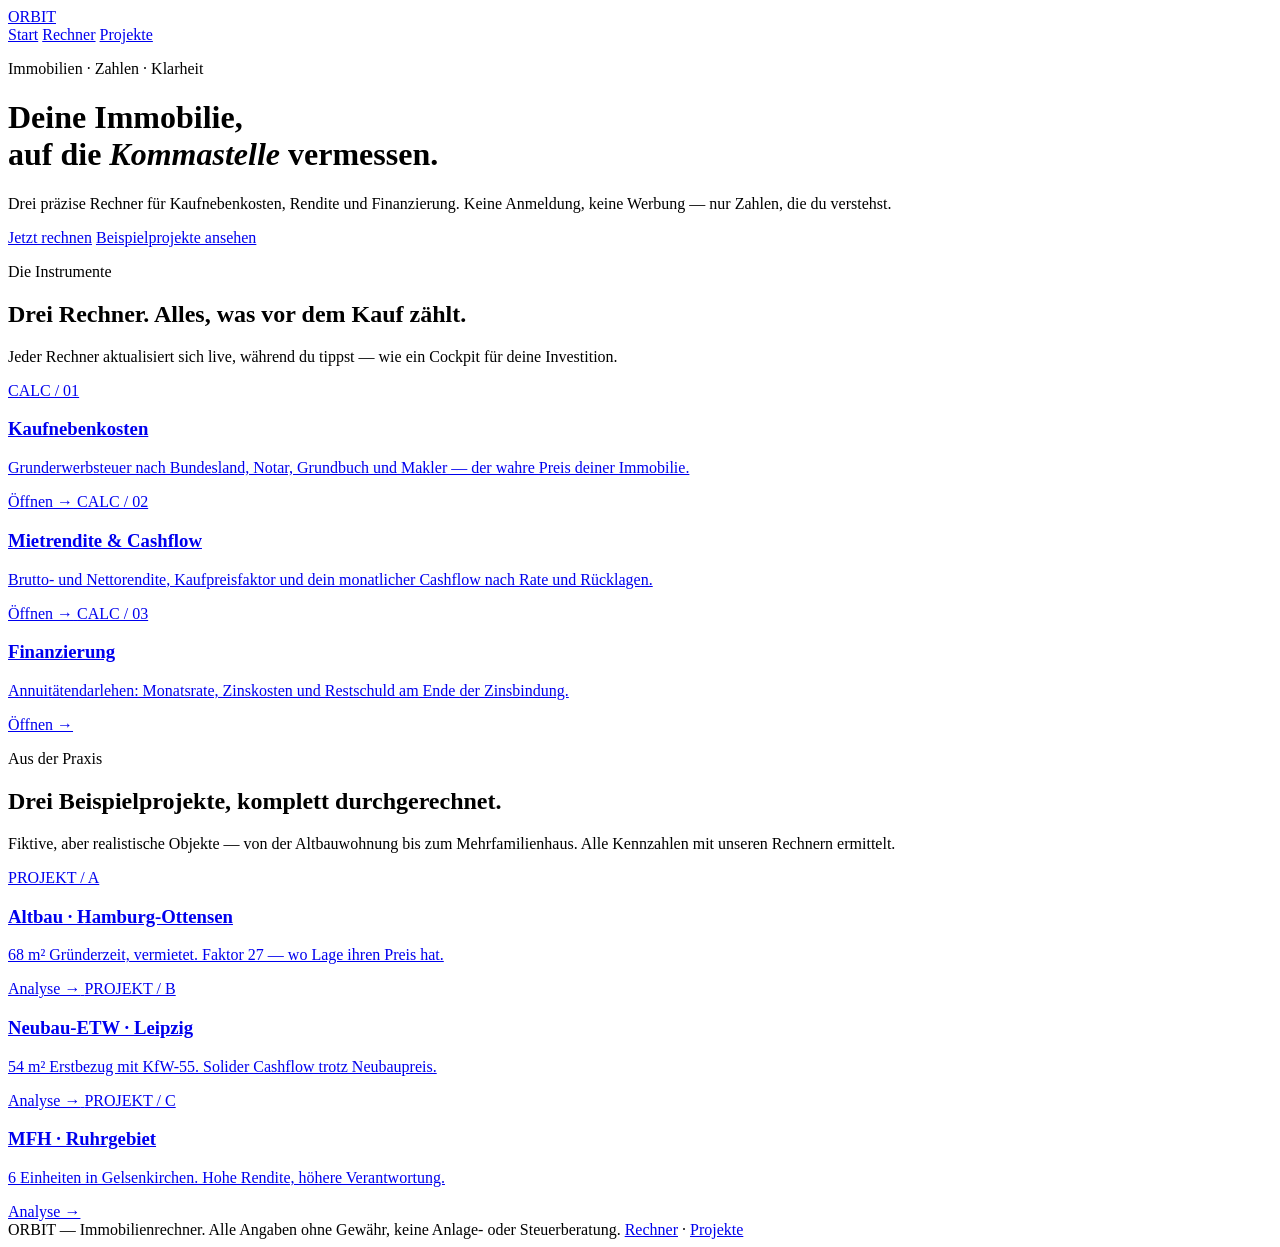
==== index.html @ 7d69af34 "Add files via upload" ====
<!DOCTYPE html>
<html lang="de">
<head>
  <meta charset="UTF-8">
  <meta name="viewport" content="width=device-width, initial-scale=1.0">
  <title>ORBIT — Immobilienrechner</title>
  <meta name="description" content="Präzise Immobilienrechner: Kaufnebenkosten, Mietrendite, Finanzierung. Klar, schnell, kostenlos.">
  <link rel="preconnect" href="https://fonts.googleapis.com">
  <link rel="preconnect" href="https://fonts.gstatic.com" crossorigin>
  <link href="https://fonts.googleapis.com/css2?family=Space+Grotesk:wght@400;500;700&family=Instrument+Sans:wght@400;500&family=IBM+Plex+Mono:wght@400;500&display=swap" rel="stylesheet">
  <link rel="stylesheet" href="assets/style.css">
  <link rel="icon" href="data:image/svg+xml,<svg xmlns='http://www.w3.org/2000/svg' viewBox='0 0 100 100'><circle cx='50' cy='50' r='38' fill='none' stroke='%23e3b95c' stroke-width='6'/><circle cx='50' cy='12' r='9' fill='%23e3b95c'/></svg>">
</head>
<body>
<div class="stars" aria-hidden="true"></div>

<nav class="nav">
  <div class="wrap nav-inner">
    <a class="logo" href="index.html"><span class="logo-dot" aria-hidden="true"></span>ORBIT</a>
    <div class="nav-links">
      <a href="index.html" class="active">Start</a>
      <a href="rechner.html">Rechner</a>
      <a href="projekte.html">Projekte</a>
    </div>
  </div>
</nav>

<header class="hero">
  <div class="orbits" aria-hidden="true">
    <div class="orbit-ring ring-1"><span class="sat"></span></div>
    <div class="orbit-ring ring-2"><span class="sat"></span></div>
    <div class="orbit-ring ring-3"><span class="sat"></span></div>
  </div>
  <div class="wrap">
    <p class="eyebrow">Immobilien · Zahlen · Klarheit</p>
    <h1>Deine Immobilie,<br>auf die <em>Kommastelle</em> vermessen.</h1>
    <p class="lead">Drei präzise Rechner für Kaufnebenkosten, Rendite und Finanzierung. Keine Anmeldung, keine Werbung — nur Zahlen, die du verstehst.</p>
    <div class="cta-row">
      <a class="btn primary" href="rechner.html">Jetzt rechnen</a>
      <a class="btn" href="projekte.html">Beispielprojekte ansehen</a>
    </div>
  </div>
</header>

<section class="section">
  <div class="wrap">
    <div class="section-head reveal">
      <p class="eyebrow">Die Instrumente</p>
      <h2>Drei Rechner. Alles, was vor dem Kauf zählt.</h2>
      <p>Jeder Rechner aktualisiert sich live, während du tippst — wie ein Cockpit für deine Investition.</p>
    </div>
    <div class="grid-3">
      <a class="card reveal" href="rechner.html#nebenkosten">
        <span class="card-id">CALC / 01</span>
        <h3>Kaufnebenkosten</h3>
        <p>Grunderwerbsteuer nach Bundesland, Notar, Grundbuch und Makler — der wahre Preis deiner Immobilie.</p>
        <span class="card-go">Öffnen →</span>
      </a>
      <a class="card reveal" href="rechner.html#rendite">
        <span class="card-id">CALC / 02</span>
        <h3>Mietrendite &amp; Cashflow</h3>
        <p>Brutto- und Nettorendite, Kaufpreisfaktor und dein monatlicher Cashflow nach Rate und Rücklagen.</p>
        <span class="card-go">Öffnen →</span>
      </a>
      <a class="card reveal" href="rechner.html#finanzierung">
        <span class="card-id">CALC / 03</span>
        <h3>Finanzierung</h3>
        <p>Annuitätendarlehen: Monatsrate, Zinskosten und Restschuld am Ende der Zinsbindung.</p>
        <span class="card-go">Öffnen →</span>
      </a>
    </div>
  </div>
</section>

<section class="section">
  <div class="wrap">
    <div class="section-head reveal">
      <p class="eyebrow">Aus der Praxis</p>
      <h2>Drei Beispielprojekte, komplett durchgerechnet.</h2>
      <p>Fiktive, aber realistische Objekte — von der Altbauwohnung bis zum Mehrfamilienhaus. Alle Kennzahlen mit unseren Rechnern ermittelt.</p>
    </div>
    <div class="grid-3">
      <a class="card reveal" href="projekte.html#ottensen">
        <span class="card-id">PROJEKT / A</span>
        <h3>Altbau · Hamburg-Ottensen</h3>
        <p>68 m² Gründerzeit, vermietet. Faktor 27 — wo Lage ihren Preis hat.</p>
        <span class="card-go">Analyse →</span>
      </a>
      <a class="card reveal" href="projekte.html#leipzig">
        <span class="card-id">PROJEKT / B</span>
        <h3>Neubau-ETW · Leipzig</h3>
        <p>54 m² Erstbezug mit KfW-55. Solider Cashflow trotz Neubaupreis.</p>
        <span class="card-go">Analyse →</span>
      </a>
      <a class="card reveal" href="projekte.html#ruhr">
        <span class="card-id">PROJEKT / C</span>
        <h3>MFH · Ruhrgebiet</h3>
        <p>6 Einheiten in Gelsenkirchen. Hohe Rendite, höhere Verantwortung.</p>
        <span class="card-go">Analyse →</span>
      </a>
    </div>
  </div>
</section>

<footer class="footer">
  <div class="wrap">
    <span>ORBIT — Immobilienrechner. Alle Angaben ohne Gewähr, keine Anlage- oder Steuerberatung.</span>
    <span><a href="rechner.html">Rechner</a> · <a href="projekte.html">Projekte</a></span>
  </div>
</footer>

<script src="assets/app.js"></script>
</body>
</html>
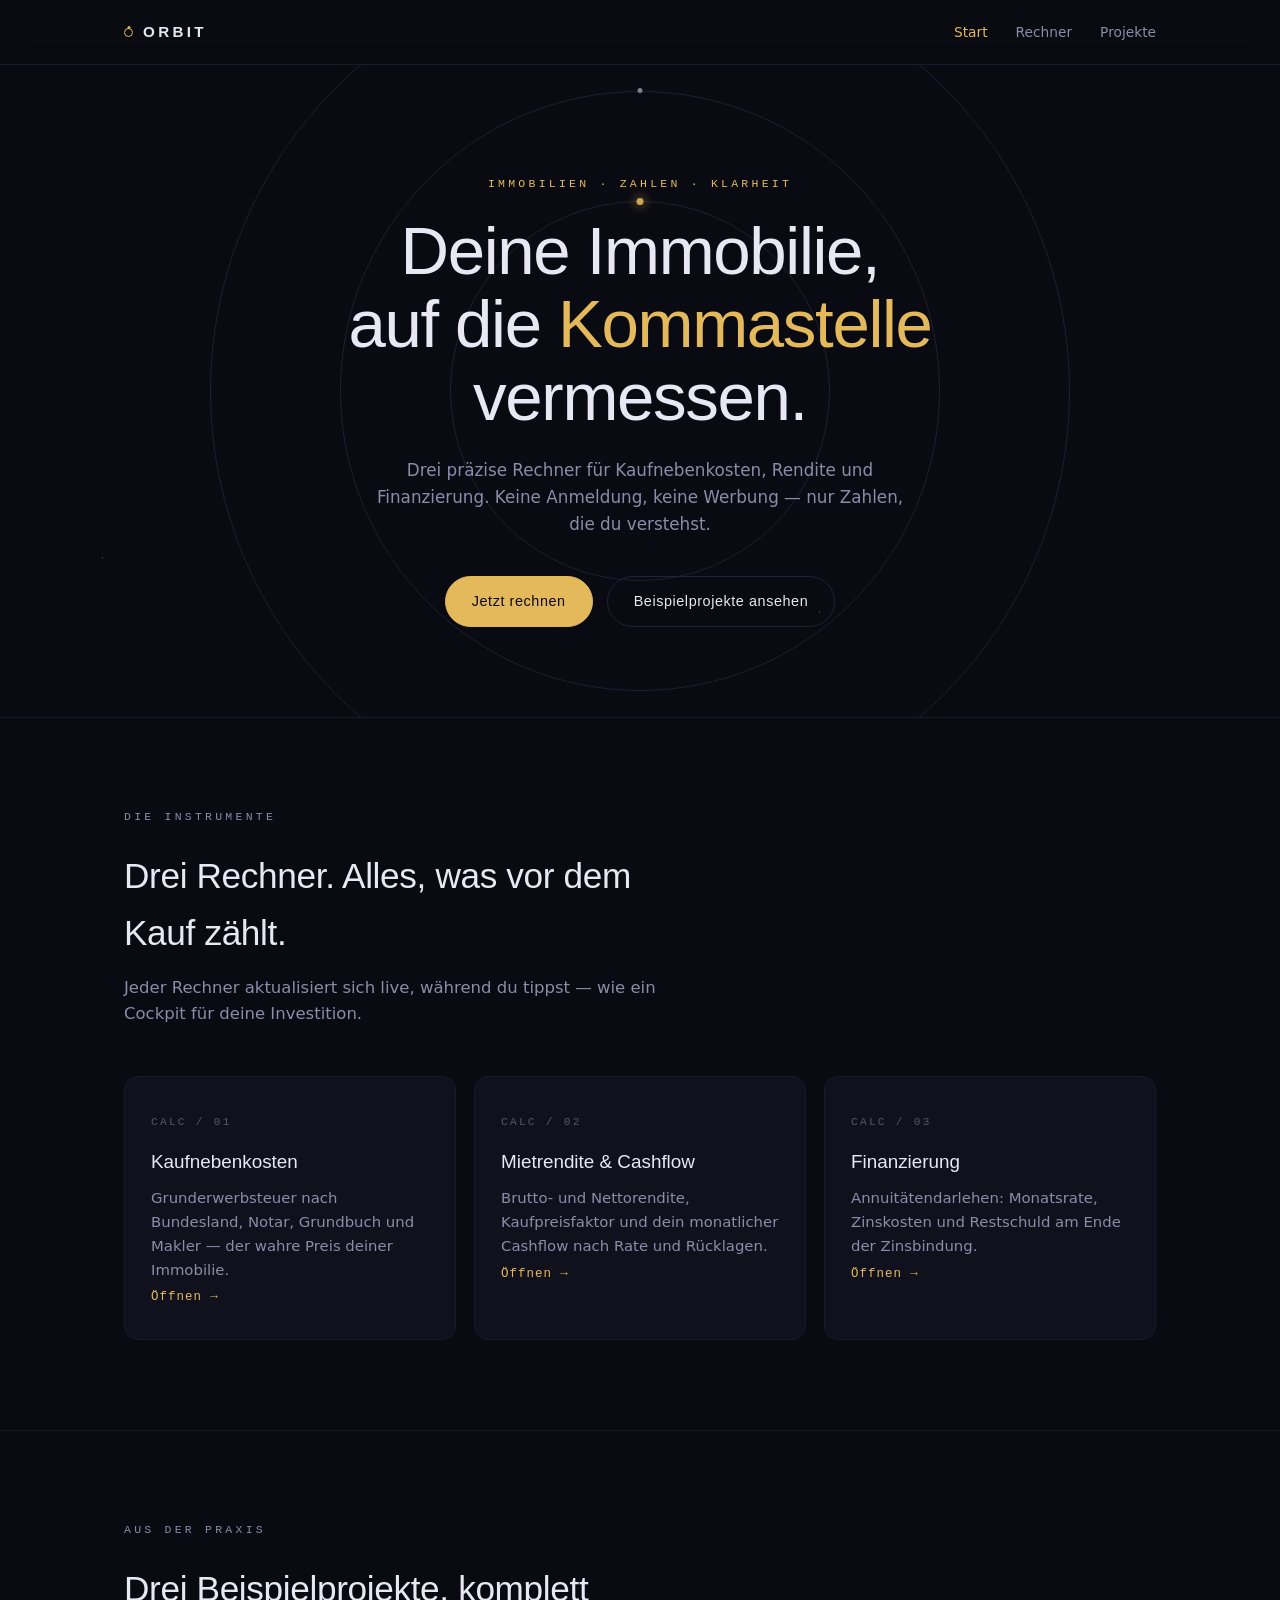
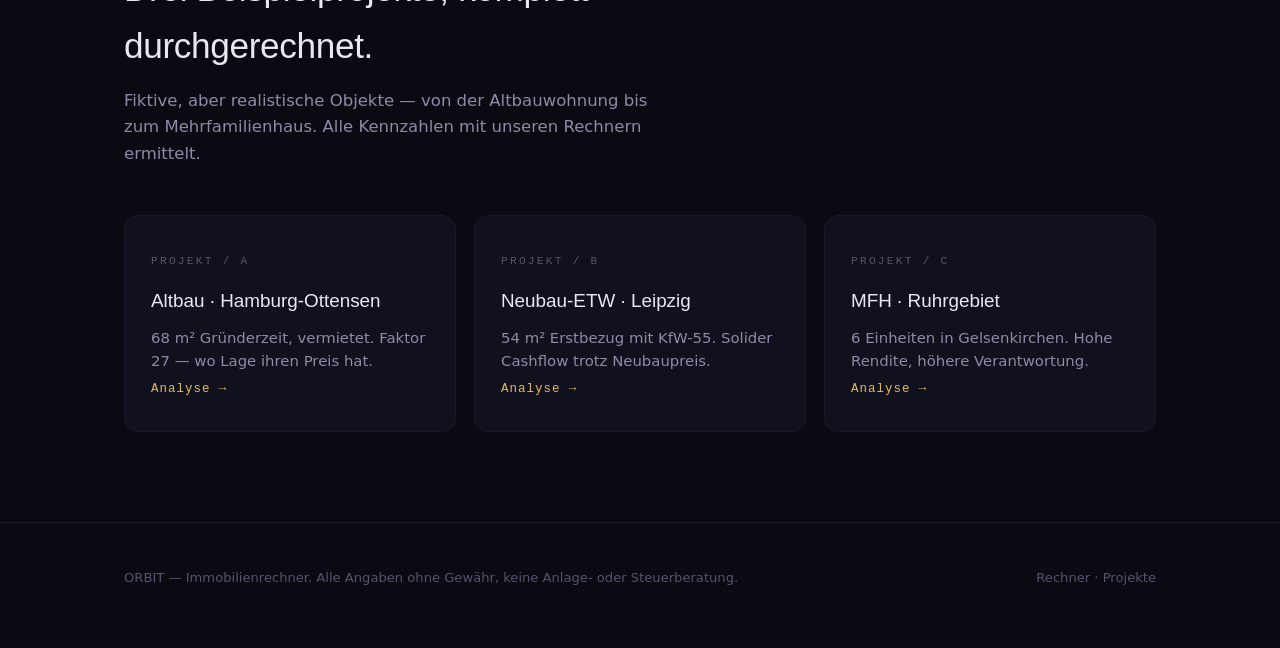
==== commit b3cdf80d: "Add files via upload" ====
--- a/index.html
+++ b/index.html
@@ -8,7 +8,378 @@
   <link rel="preconnect" href="https://fonts.googleapis.com">
   <link rel="preconnect" href="https://fonts.gstatic.com" crossorigin>
   <link href="https://fonts.googleapis.com/css2?family=Space+Grotesk:wght@400;500;700&family=Instrument+Sans:wght@400;500&family=IBM+Plex+Mono:wght@400;500&display=swap" rel="stylesheet">
-  <link rel="stylesheet" href="assets/style.css">
+  <style>
+/* ============================================================
+   ORBIT — Immobilienrechner
+   Tokens
+   ============================================================ */
+:root {
+  --void: #0a0a12;
+  --surface: #11111d;
+  --surface-2: #16162405;
+  --line: #232338;
+  --line-soft: #1a1a2c;
+  --ink: #e9e7f4;
+  --muted: #8d8ba8;
+  --faint: #56546e;
+  --accent: #e3b95c;
+  --accent-dim: #e3b95c33;
+  --radius: 14px;
+  --font-display: "Space Grotesk", sans-serif;
+  --font-body: "Instrument Sans", system-ui, sans-serif;
+  --font-mono: "IBM Plex Mono", monospace;
+  --max: 1080px;
+}
+
+* { box-sizing: border-box; margin: 0; padding: 0; }
+
+html { scroll-behavior: smooth; }
+
+body {
+  background: var(--void);
+  color: var(--ink);
+  font-family: var(--font-body);
+  font-size: 16.5px;
+  line-height: 1.6;
+  -webkit-font-smoothing: antialiased;
+  overflow-x: hidden;
+}
+
+::selection { background: var(--accent); color: var(--void); }
+
+a { color: inherit; text-decoration: none; }
+a:focus-visible, button:focus-visible, input:focus-visible, select:focus-visible {
+  outline: 2px solid var(--accent);
+  outline-offset: 3px;
+  border-radius: 4px;
+}
+
+.wrap { max-width: var(--max); margin: 0 auto; padding: 0 24px; }
+
+/* ============================================================
+   Sternenfeld (sehr subtil)
+   ============================================================ */
+.stars {
+  position: fixed; inset: 0; z-index: -2; pointer-events: none;
+  background-image:
+    radial-gradient(1px 1px at 12% 22%, #ffffff55 50%, transparent 51%),
+    radial-gradient(1px 1px at 78% 14%, #ffffff40 50%, transparent 51%),
+    radial-gradient(1.5px 1.5px at 64% 68%, #ffffff30 50%, transparent 51%),
+    radial-gradient(1px 1px at 32% 84%, #ffffff45 50%, transparent 51%),
+    radial-gradient(1px 1px at 90% 52%, #ffffff35 50%, transparent 51%),
+    radial-gradient(1px 1px at 45% 38%, #ffffff28 50%, transparent 51%),
+    radial-gradient(1.5px 1.5px at 8% 62%, #ffffff2e 50%, transparent 51%);
+}
+
+/* ============================================================
+   Navigation
+   ============================================================ */
+.nav {
+  position: sticky; top: 0; z-index: 50;
+  backdrop-filter: blur(14px);
+  background: #0a0a12cc;
+  border-bottom: 1px solid var(--line-soft);
+}
+.nav-inner {
+  display: flex; align-items: center; justify-content: space-between;
+  height: 64px;
+}
+.logo {
+  font-family: var(--font-display);
+  font-weight: 700; letter-spacing: 0.22em; font-size: 0.95rem;
+  display: flex; align-items: center; gap: 10px;
+}
+.logo-dot {
+  width: 9px; height: 9px; border-radius: 50%;
+  border: 1.5px solid var(--accent);
+  position: relative;
+}
+.logo-dot::after {
+  content: ""; position: absolute; top: -2.5px; left: 50%;
+  width: 3px; height: 3px; border-radius: 50%; background: var(--accent);
+  transform: translateX(-50%);
+}
+.nav-links { display: flex; gap: 28px; font-size: 0.86rem; color: var(--muted); }
+.nav-links a { transition: color 0.2s; }
+.nav-links a:hover, .nav-links a.active { color: var(--ink); }
+.nav-links a.active { color: var(--accent); }
+
+/* ============================================================
+   Hero mit Orbit-Signatur
+   ============================================================ */
+.hero {
+  position: relative;
+  padding: 110px 0 90px;
+  text-align: center;
+  overflow: hidden;
+}
+.orbits {
+  position: absolute; top: 50%; left: 50%;
+  width: 920px; height: 920px;
+  transform: translate(-50%, -50%);
+  z-index: -1;
+  opacity: 0.9;
+}
+.orbit-ring {
+  position: absolute; top: 50%; left: 50%;
+  border: 1px solid var(--line);
+  border-radius: 50%;
+  transform: translate(-50%, -50%);
+}
+.orbit-ring .sat {
+  position: absolute; top: -3.5px; left: 50%;
+  width: 7px; height: 7px; border-radius: 50%;
+  background: var(--accent);
+  box-shadow: 0 0 12px var(--accent);
+  transform: translateX(-50%);
+}
+.ring-1 { width: 380px; height: 380px; animation: spin 48s linear infinite; }
+.ring-2 { width: 600px; height: 600px; animation: spin 84s linear infinite reverse; }
+.ring-3 { width: 860px; height: 860px; animation: spin 130s linear infinite; }
+.ring-2 .sat { background: var(--muted); box-shadow: none; width: 5px; height: 5px; }
+.ring-3 .sat { background: var(--faint); box-shadow: none; width: 5px; height: 5px; }
+
+@keyframes spin { to { transform: translate(-50%, -50%) rotate(360deg); } }
+
+@media (prefers-reduced-motion: reduce) {
+  .ring-1, .ring-2, .ring-3 { animation: none; }
+  html { scroll-behavior: auto; }
+}
+
+.eyebrow {
+  font-family: var(--font-mono);
+  font-size: 0.72rem; letter-spacing: 0.28em; text-transform: uppercase;
+  color: var(--accent);
+  margin-bottom: 22px;
+}
+.hero h1 {
+  font-family: var(--font-display);
+  font-size: clamp(2.4rem, 6vw, 4.2rem);
+  font-weight: 500;
+  line-height: 1.08;
+  letter-spacing: -0.02em;
+  max-width: 760px;
+  margin: 0 auto 24px;
+}
+.hero h1 em {
+  font-style: normal; color: var(--accent);
+}
+.hero p.lead {
+  color: var(--muted);
+  max-width: 540px;
+  margin: 0 auto 38px;
+  font-size: 1.05rem;
+}
+.cta-row { display: flex; gap: 14px; justify-content: center; flex-wrap: wrap; }
+
+.btn {
+  display: inline-flex; align-items: center; gap: 8px;
+  font-family: var(--font-display);
+  font-size: 0.9rem; font-weight: 500; letter-spacing: 0.04em;
+  padding: 13px 26px;
+  border-radius: 100px;
+  border: 1px solid var(--line);
+  color: var(--ink);
+  transition: border-color 0.2s, background 0.2s, color 0.2s, transform 0.15s;
+  cursor: pointer;
+  background: transparent;
+}
+.btn:hover { border-color: var(--muted); transform: translateY(-1px); }
+.btn.primary {
+  background: var(--accent); color: var(--void); border-color: var(--accent);
+}
+.btn.primary:hover { background: #efc96f; }
+
+/* ============================================================
+   Sektionen
+   ============================================================ */
+.section { padding: 90px 0; border-top: 1px solid var(--line-soft); }
+.section-head { margin-bottom: 48px; max-width: 560px; }
+.section-head h2 {
+  font-family: var(--font-display);
+  font-size: clamp(1.6rem, 3.4vw, 2.2rem);
+  font-weight: 500; letter-spacing: -0.01em;
+  margin: 10px 0 14px;
+}
+.section-head p { color: var(--muted); }
+
+/* Karten */
+.grid-3 { display: grid; grid-template-columns: repeat(3, 1fr); gap: 18px; }
+@media (max-width: 860px) { .grid-3 { grid-template-columns: 1fr; } }
+
+.card {
+  background: var(--surface);
+  border: 1px solid var(--line-soft);
+  border-radius: var(--radius);
+  padding: 30px 26px;
+  position: relative;
+  transition: border-color 0.25s, transform 0.25s;
+  display: block;
+}
+.card:hover { border-color: var(--accent-dim); transform: translateY(-3px); }
+.card .card-id {
+  font-family: var(--font-mono);
+  font-size: 0.7rem; color: var(--faint); letter-spacing: 0.2em;
+}
+.card h3 {
+  font-family: var(--font-display);
+  font-weight: 500; font-size: 1.18rem;
+  margin: 14px 0 10px;
+}
+.card p { color: var(--muted); font-size: 0.93rem; }
+.card .card-go {
+  margin-top: 22px;
+  font-family: var(--font-mono); font-size: 0.78rem;
+  color: var(--accent); letter-spacing: 0.08em;
+}
+
+/* ============================================================
+   Rechner
+   ============================================================ */
+.tabs {
+  display: flex; gap: 8px; flex-wrap: wrap;
+  margin-bottom: 42px;
+}
+.tab {
+  font-family: var(--font-display); font-size: 0.88rem;
+  padding: 10px 20px; border-radius: 100px;
+  border: 1px solid var(--line); background: transparent; color: var(--muted);
+  cursor: pointer; transition: all 0.2s;
+}
+.tab:hover { color: var(--ink); }
+.tab.active { background: var(--accent); border-color: var(--accent); color: var(--void); }
+
+.calc { display: none; }
+.calc.active { display: grid; grid-template-columns: 1fr 1fr; gap: 40px; animation: fadeUp 0.4s ease; }
+@media (max-width: 860px) { .calc.active { grid-template-columns: 1fr; } }
+
+@keyframes fadeUp {
+  from { opacity: 0; transform: translateY(10px); }
+  to { opacity: 1; transform: none; }
+}
+
+.field { margin-bottom: 22px; }
+.field label {
+  display: block;
+  font-family: var(--font-mono); font-size: 0.72rem;
+  letter-spacing: 0.16em; text-transform: uppercase;
+  color: var(--muted); margin-bottom: 9px;
+}
+.field input, .field select {
+  width: 100%;
+  background: var(--surface);
+  border: 1px solid var(--line);
+  border-radius: 10px;
+  color: var(--ink);
+  font-family: var(--font-mono); font-size: 1rem;
+  padding: 13px 16px;
+  transition: border-color 0.2s;
+  appearance: none;
+}
+.field input:focus, .field select:focus { border-color: var(--accent); outline: none; }
+.field .range-row { display: flex; align-items: center; gap: 16px; }
+.field input[type="range"] {
+  padding: 0; height: 2px; background: var(--line); border: none;
+  accent-color: var(--accent); cursor: pointer;
+}
+.field .range-val {
+  font-family: var(--font-mono); min-width: 84px; text-align: right;
+  color: var(--accent); font-size: 0.95rem;
+}
+
+/* Ergebnis-Panel */
+.results {
+  background: var(--surface);
+  border: 1px solid var(--line-soft);
+  border-radius: var(--radius);
+  padding: 34px 30px;
+  align-self: start;
+  position: sticky; top: 90px;
+}
+.results .results-title {
+  font-family: var(--font-mono); font-size: 0.72rem;
+  letter-spacing: 0.24em; text-transform: uppercase;
+  color: var(--accent); margin-bottom: 26px;
+}
+.res-row {
+  display: flex; justify-content: space-between; align-items: baseline;
+  padding: 13px 0;
+  border-bottom: 1px solid var(--line-soft);
+  gap: 16px;
+}
+.res-row:last-child { border-bottom: none; }
+.res-row .k { color: var(--muted); font-size: 0.88rem; }
+.res-row .v {
+  font-family: var(--font-mono); font-size: 1.02rem;
+  font-variant-numeric: tabular-nums;
+  white-space: nowrap;
+}
+.res-row.big .v { font-size: 1.5rem; color: var(--accent); }
+.res-row .v.neg { color: #e07a6a; }
+.res-row .v.pos { color: #8fd49a; }
+.res-note {
+  margin-top: 20px; font-size: 0.78rem; color: var(--faint); line-height: 1.55;
+}
+
+/* ============================================================
+   Projekte
+   ============================================================ */
+.project {
+  background: var(--surface);
+  border: 1px solid var(--line-soft);
+  border-radius: var(--radius);
+  padding: 36px 32px;
+  margin-bottom: 22px;
+  display: grid;
+  grid-template-columns: 1.1fr 1fr;
+  gap: 36px;
+}
+@media (max-width: 860px) { .project { grid-template-columns: 1fr; } }
+.project .p-tag {
+  font-family: var(--font-mono); font-size: 0.7rem;
+  letter-spacing: 0.22em; text-transform: uppercase; color: var(--accent);
+}
+.project h3 {
+  font-family: var(--font-display); font-weight: 500;
+  font-size: 1.5rem; margin: 12px 0 12px; letter-spacing: -0.01em;
+}
+.project .p-desc { color: var(--muted); font-size: 0.94rem; }
+.p-metrics {
+  display: grid; grid-template-columns: 1fr 1fr; gap: 2px;
+  background: var(--line-soft); border-radius: 10px; overflow: hidden;
+  align-self: center;
+}
+.p-metric { background: var(--void); padding: 18px 20px; }
+.p-metric .mk {
+  font-family: var(--font-mono); font-size: 0.66rem;
+  letter-spacing: 0.16em; text-transform: uppercase; color: var(--faint);
+}
+.p-metric .mv {
+  font-family: var(--font-mono); font-size: 1.15rem; margin-top: 6px;
+  font-variant-numeric: tabular-nums;
+}
+.p-metric .mv.gold { color: var(--accent); }
+
+/* ============================================================
+   Footer
+   ============================================================ */
+.footer {
+  border-top: 1px solid var(--line-soft);
+  padding: 44px 0 60px;
+  color: var(--faint);
+  font-size: 0.82rem;
+}
+.footer .wrap { display: flex; justify-content: space-between; gap: 20px; flex-wrap: wrap; }
+.footer a:hover { color: var(--muted); }
+
+/* Reveal on scroll */
+.reveal { opacity: 0; transform: translateY(18px); transition: opacity 0.7s ease, transform 0.7s ease; }
+.reveal.in { opacity: 1; transform: none; }
+@media (prefers-reduced-motion: reduce) {
+  .reveal { opacity: 1; transform: none; transition: none; }
+}
+
+</style>
   <link rel="icon" href="data:image/svg+xml,<svg xmlns='http://www.w3.org/2000/svg' viewBox='0 0 100 100'><circle cx='50' cy='50' r='38' fill='none' stroke='%23e3b95c' stroke-width='6'/><circle cx='50' cy='12' r='9' fill='%23e3b95c'/></svg>">
 </head>
 <body>
@@ -109,6 +480,208 @@
   </div>
 </footer>
 
-<script src="assets/app.js"></script>
+<script>
+/* ============================================================
+   ORBIT — Immobilienrechner
+   ============================================================ */
+
+const fmtEUR = new Intl.NumberFormat("de-DE", {
+  style: "currency", currency: "EUR", maximumFractionDigits: 0,
+});
+const fmtEUR2 = new Intl.NumberFormat("de-DE", {
+  style: "currency", currency: "EUR", minimumFractionDigits: 2, maximumFractionDigits: 2,
+});
+const fmtPct = new Intl.NumberFormat("de-DE", {
+  minimumFractionDigits: 2, maximumFractionDigits: 2,
+});
+const fmtNum = new Intl.NumberFormat("de-DE", {
+  minimumFractionDigits: 1, maximumFractionDigits: 1,
+});
+
+const $ = (id) => document.getElementById(id);
+const num = (id) => parseFloat($(id)?.value) || 0;
+
+/* --------- sanfte Zähl-Animation für Ergebniswerte --------- */
+const prefersReduced = window.matchMedia("(prefers-reduced-motion: reduce)").matches;
+const animState = new Map();
+
+function setVal(id, value, formatter, suffix = "") {
+  const el = $(id);
+  if (!el) return;
+  if (prefersReduced) {
+    el.textContent = formatter(value) + suffix;
+    animState.set(id, value);
+    return;
+  }
+  const from = animState.get(id) ?? value;
+  animState.set(id, value);
+  if (from === value) { el.textContent = formatter(value) + suffix; return; }
+
+  const start = performance.now();
+  const dur = 350;
+  function frame(now) {
+    const t = Math.min((now - start) / dur, 1);
+    const eased = 1 - Math.pow(1 - t, 3);
+    el.textContent = formatter(from + (value - from) * eased) + suffix;
+    if (t < 1 && animState.get(id) === value) requestAnimationFrame(frame);
+  }
+  requestAnimationFrame(frame);
+}
+
+/* ============================================================
+   Tabs
+   ============================================================ */
+const tabs = document.querySelectorAll(".tab");
+if (tabs.length) {
+  function activate(name) {
+    tabs.forEach((t) => t.classList.toggle("active", t.dataset.calc === name));
+    document.querySelectorAll(".calc").forEach((c) =>
+      c.classList.toggle("active", c.id === "calc-" + name)
+    );
+    history.replaceState(null, "", "#" + name);
+  }
+  tabs.forEach((t) => t.addEventListener("click", () => activate(t.dataset.calc)));
+  const hash = location.hash.replace("#", "");
+  if (["nebenkosten", "rendite", "finanzierung"].includes(hash)) activate(hash);
+}
+
+/* ============================================================
+   01 — Kaufnebenkosten
+   ============================================================ */
+function calcNebenkosten() {
+  if (!$("nk-preis")) return;
+  const preis = num("nk-preis");
+  const gestP = num("nk-land");
+  const notarP = num("nk-notar");
+  const maklerP = num("nk-makler");
+
+  $("nk-notar-val").textContent = fmtNum.format(notarP) + " %";
+  $("nk-makler-val").textContent = fmtPct.format(maklerP) + " %";
+
+  const gest = (preis * gestP) / 100;
+  const ng = (preis * notarP) / 100;
+  const mk = (preis * maklerP) / 100;
+  const summe = gest + ng + mk;
+
+  setVal("nk-gest", gest, (v) => fmtEUR.format(v));
+  setVal("nk-ng", ng, (v) => fmtEUR.format(v));
+  setVal("nk-mk", mk, (v) => fmtEUR.format(v));
+  setVal("nk-summe", summe, (v) => fmtEUR.format(v));
+  setVal("nk-quote", preis ? (summe / preis) * 100 : 0, (v) => fmtPct.format(v), " %");
+  setVal("nk-total", preis + summe, (v) => fmtEUR.format(v));
+}
+
+/* ============================================================
+   02 — Mietrendite & Cashflow
+   ============================================================ */
+function calcRendite() {
+  if (!$("re-preis")) return;
+  const preis = num("re-preis");
+  const nkP = num("re-nk");
+  const miete = num("re-miete");
+  const hausgeld = num("re-hausgeld");
+  const ruecklage = num("re-ruecklage");
+  const rate = num("re-rate");
+
+  $("re-nk-val").textContent = fmtNum.format(nkP) + " %";
+
+  const invest = preis * (1 + nkP / 100);
+  const jkm = miete * 12;
+  const jahresNetto = jkm - (hausgeld + ruecklage) * 12;
+  const cf = miete - hausgeld - ruecklage - rate;
+
+  setVal("re-jkm", jkm, (v) => fmtEUR.format(v));
+  setVal("re-faktor", jkm > 0 ? preis / jkm : 0, (v) => fmtNum.format(v));
+  setVal("re-brutto", preis ? (jkm / preis) * 100 : 0, (v) => fmtPct.format(v), " %");
+  setVal("re-netto", invest ? (jahresNetto / invest) * 100 : 0, (v) => fmtPct.format(v), " %");
+
+  const cfEl = $("re-cf");
+  setVal("re-cf", cf, (v) => (v > 0 ? "+" : "") + fmtEUR.format(v));
+  cfEl.classList.toggle("neg", cf < 0);
+  cfEl.classList.toggle("pos", cf > 0);
+}
+
+/* ============================================================
+   03 — Finanzierung (Annuitätendarlehen)
+   ============================================================ */
+function calcFinanzierung() {
+  if (!$("fi-darlehen")) return;
+  const darlehen = num("fi-darlehen");
+  const zinsP = num("fi-zins");
+  const tilgungP = num("fi-tilgung");
+  const bindung = num("fi-bindung");
+
+  $("fi-zins-val").textContent = fmtPct.format(zinsP) + " %";
+  $("fi-tilgung-val").textContent = fmtNum.format(tilgungP) + " %";
+  $("fi-bindung-val").textContent = bindung + " J.";
+
+  const annuitaet = (darlehen * (zinsP + tilgungP)) / 100;
+  const rate = annuitaet / 12;
+  const zinsM = zinsP / 100 / 12;
+
+  // Monatliche Simulation
+  let rest = darlehen;
+  let zinskosten = 0;
+  let monate = 0;
+  let restNachBindung = darlehen;
+  const maxMonate = 12 * 80;
+
+  while (rest > 0 && monate < maxMonate && rate > rest * zinsM) {
+    const zins = rest * zinsM;
+    const tilgung = Math.min(rate - zins, rest);
+    rest -= tilgung;
+    monate++;
+    if (monate <= bindung * 12) {
+      zinskosten += zins;
+      restNachBindung = rest;
+    }
+  }
+
+  const tilgtBindung = darlehen - restNachBindung;
+  const jahre = Math.floor(monate / 12);
+  const restMonate = monate % 12;
+  const abbezahlt = rest <= 0 && monate < maxMonate;
+
+  setVal("fi-rate", rate, (v) => fmtEUR2.format(v));
+  setVal("fi-rest", restNachBindung, (v) => fmtEUR.format(v));
+  setVal("fi-getilgt", tilgtBindung, (v) => fmtEUR.format(v));
+  setVal("fi-zinskosten", zinskosten, (v) => fmtEUR.format(v));
+  $("fi-laufzeit").textContent =
+    rate <= darlehen * zinsM && darlehen > 0
+      ? "Rate deckt Zins nicht"
+      : abbezahlt
+        ? `${jahre} J. ${restMonate} M.`
+        : "> 80 Jahre";
+}
+
+/* ============================================================
+   Events & Init
+   ============================================================ */
+document.querySelectorAll("input, select").forEach((el) => {
+  el.addEventListener("input", () => {
+    calcNebenkosten();
+    calcRendite();
+    calcFinanzierung();
+  });
+});
+calcNebenkosten();
+calcRendite();
+calcFinanzierung();
+
+/* Scroll-Reveal */
+const reveals = document.querySelectorAll(".reveal");
+if (reveals.length && "IntersectionObserver" in window && !prefersReduced) {
+  const io = new IntersectionObserver(
+    (entries) => entries.forEach((e) => {
+      if (e.isIntersecting) { e.target.classList.add("in"); io.unobserve(e.target); }
+    }),
+    { threshold: 0.12 }
+  );
+  reveals.forEach((r) => io.observe(r));
+} else {
+  reveals.forEach((r) => r.classList.add("in"));
+}
+
+</script>
 </body>
 </html>
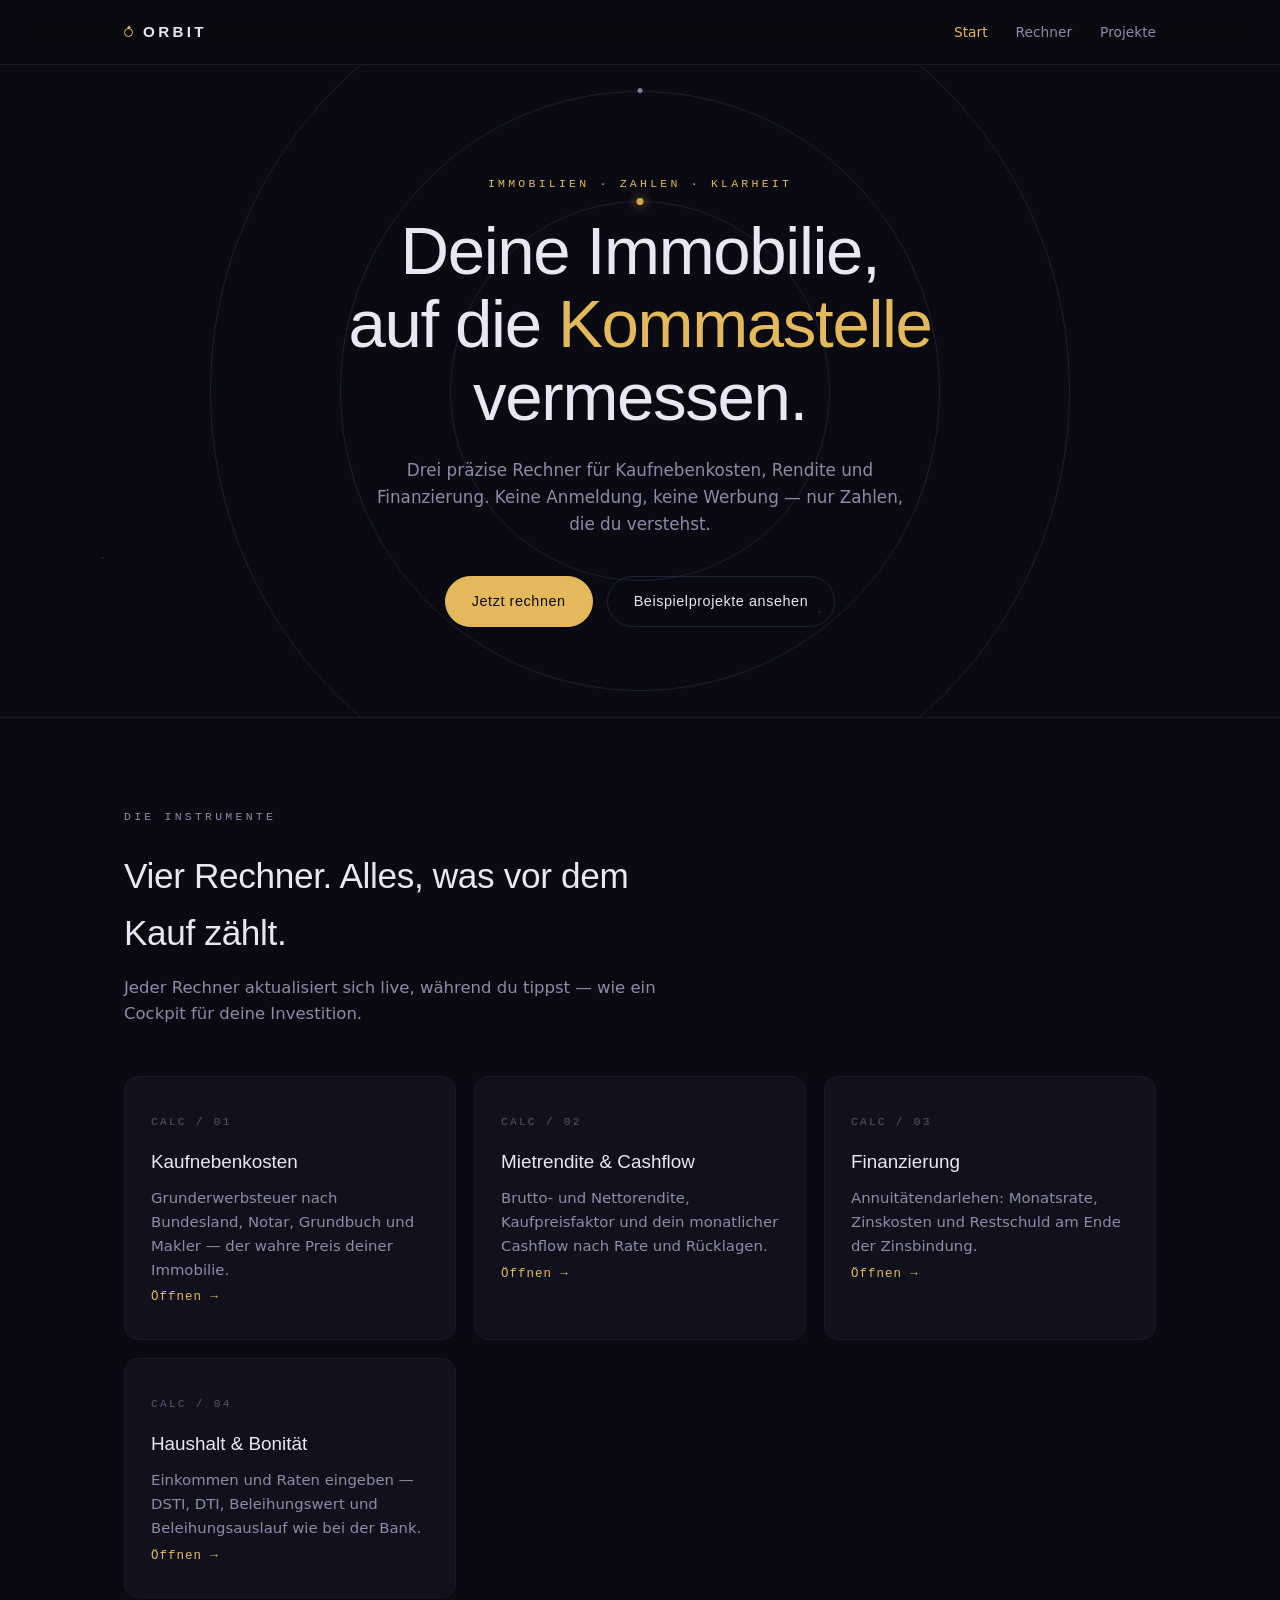
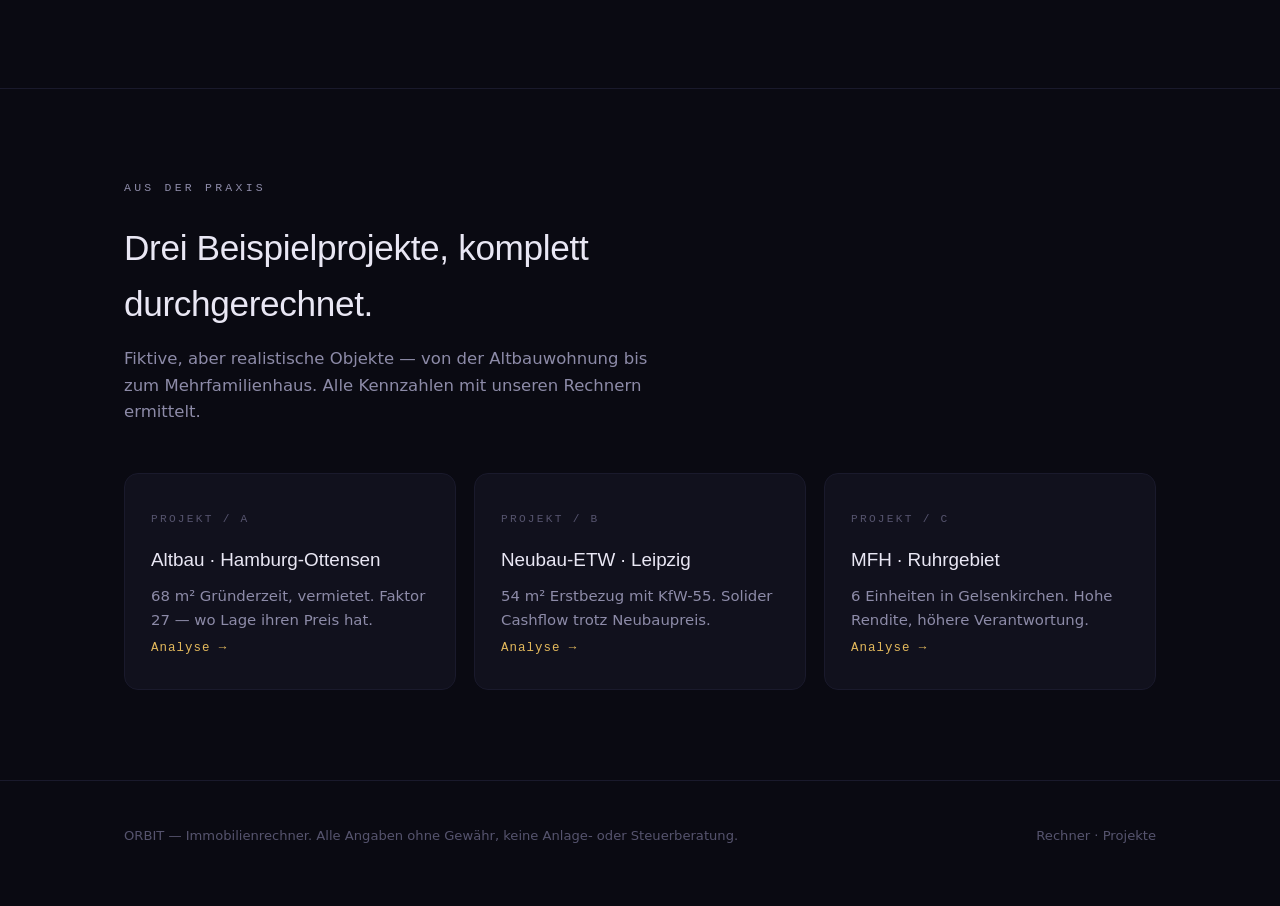
==== commit 039ab297: "Add Haushalt & Bonität calculator (DSTI, DTI, Beleihungswert) Co-Authored-By: Claude Fable 5 <norepl" ====
--- a/index.html
+++ b/index.html
@@ -417,7 +417,7 @@
   <div class="wrap">
     <div class="section-head reveal">
       <p class="eyebrow">Die Instrumente</p>
-      <h2>Drei Rechner. Alles, was vor dem Kauf zählt.</h2>
+      <h2>Vier Rechner. Alles, was vor dem Kauf zählt.</h2>
       <p>Jeder Rechner aktualisiert sich live, während du tippst — wie ein Cockpit für deine Investition.</p>
     </div>
     <div class="grid-3">
@@ -437,6 +437,12 @@
         <span class="card-id">CALC / 03</span>
         <h3>Finanzierung</h3>
         <p>Annuitätendarlehen: Monatsrate, Zinskosten und Restschuld am Ende der Zinsbindung.</p>
+        <span class="card-go">Öffnen →</span>
+      </a>
+      <a class="card reveal" href="rechner.html#bonitaet">
+        <span class="card-id">CALC / 04</span>
+        <h3>Haushalt &amp; Bonität</h3>
+        <p>Einkommen und Raten eingeben — DSTI, DTI, Beleihungswert und Beleihungsauslauf wie bei der Bank.</p>
         <span class="card-go">Öffnen →</span>
       </a>
     </div>
